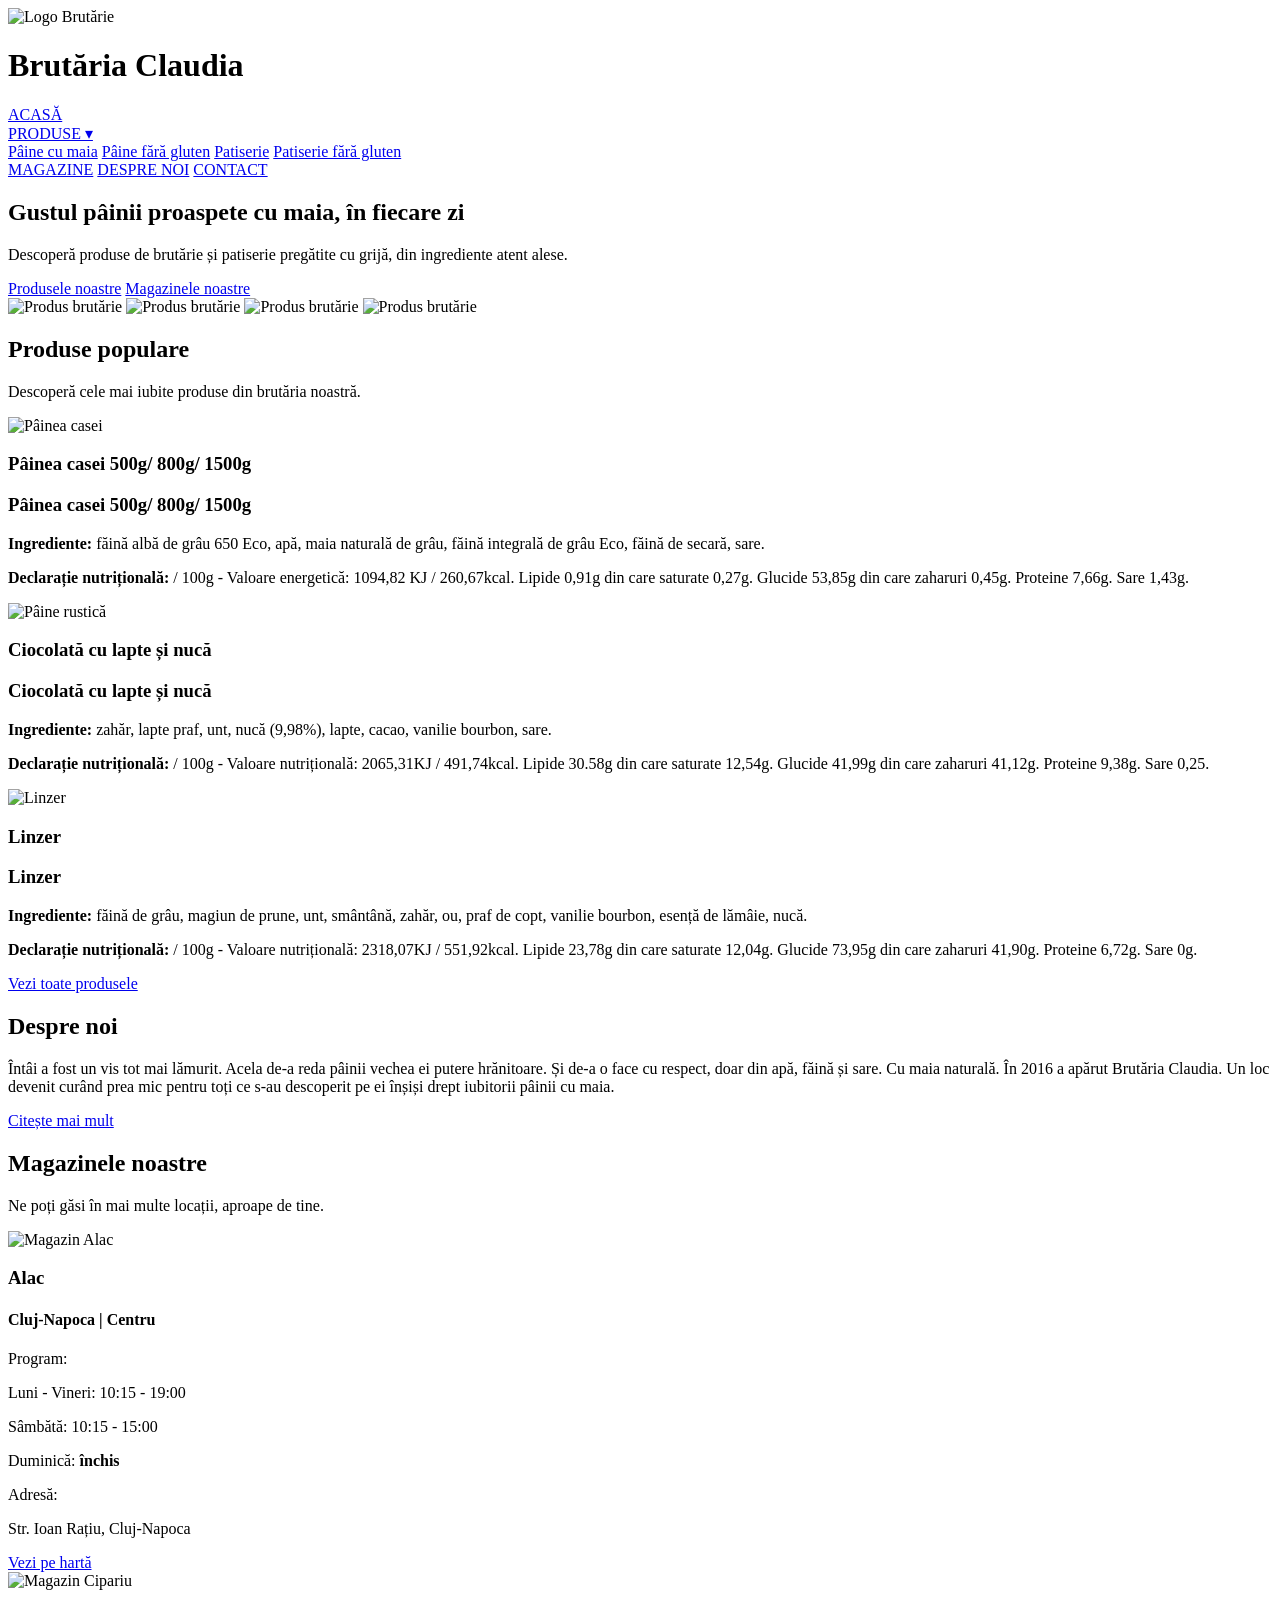
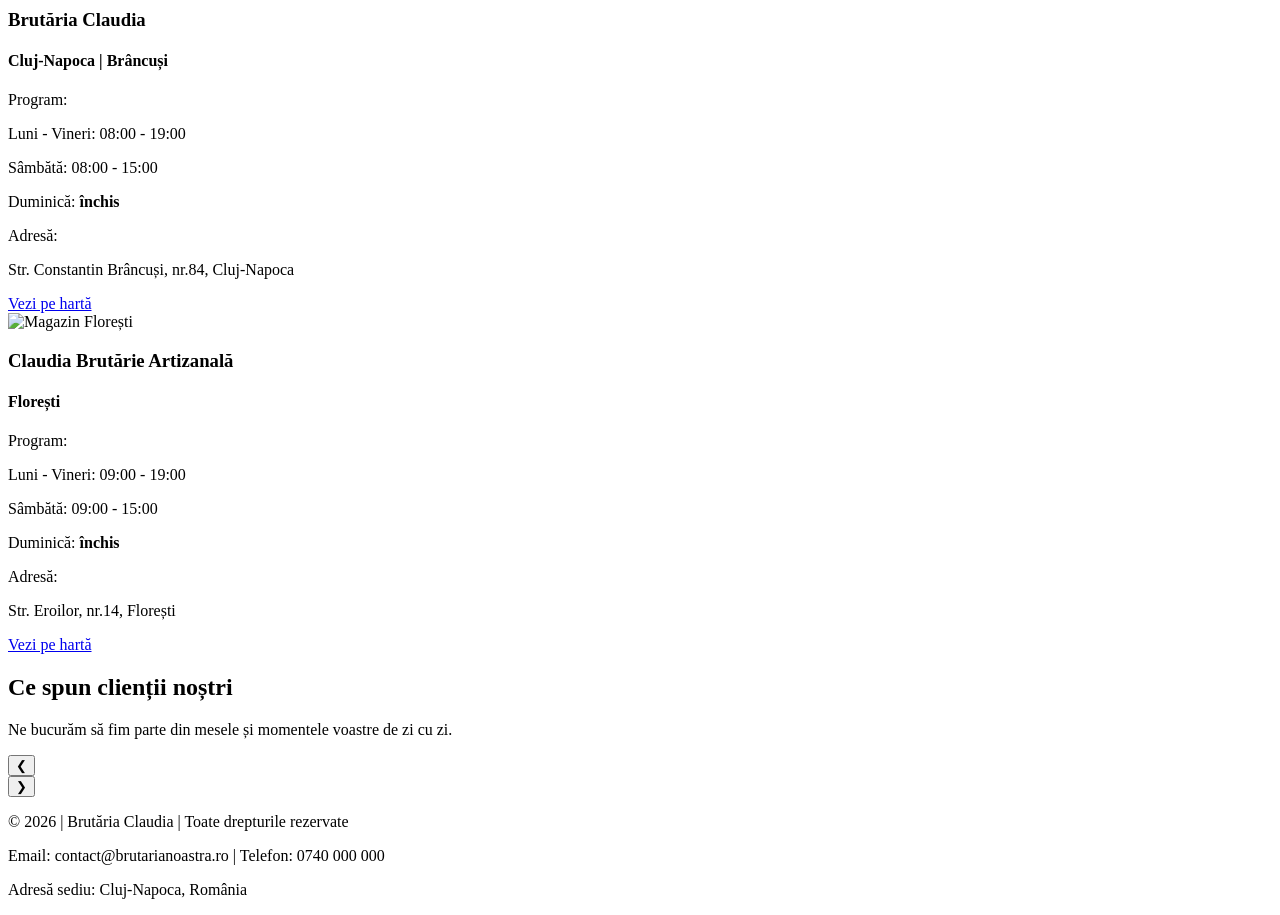
==== index.html @ e35e1179 "Add files via upload" ====
<!DOCTYPE html>
<html lang="ro">

<head>
    <meta charset="UTF-8">
    <meta name="viewport" content="width=device-width, initial-scale=1.0">
    <title>Brutăria Claudia</title>

    <link rel="preconnect" href="https://fonts.googleapis.com">
    <link rel="preconnect" href="https://fonts.gstatic.com" crossorigin>
    <link href="https://fonts.googleapis.com/css2?family=Dancing+Script:wght@400;500;600;700&display=swap"
        rel="stylesheet">

    <link rel="stylesheet" href="styleMainPage.css">
    <link rel="stylesheet" href="header.css">
    <link rel="stylesheet" href="footer.css">
    <link rel="stylesheet" href="base.css">
    <link rel="stylesheet" href="generalButton.css">
    <link rel="stylesheet" href="cardProduct.css">
    <link rel="stylesheet" href="styleStoreCard.css">
    <link rel="stylesheet" href="review.css">
    <link rel="stylesheet" href="photoStack.css">
    <link rel="stylesheet" href="desprenoi.css">

</head>

<body>

    <div class="header">
        <div class="logo">
            <img src="logomic.jpg" alt="Logo Brutărie">
            <h1>Brutăria Claudia</h1>
        </div>

        <div class="nav-links">
            <a href="index.html">ACASĂ</a>

            <div class="dropdown">
                <a href="products.html" class="dropbtn">PRODUSE ▾</a>

                <div class="dropdown-content">
                    <a href="products.html#paine-maia">Pâine cu maia</a>
                    <a href="products.html#paine-fara-gluten">Pâine fără gluten</a>
                    <a href="products.html#patiserie">Patiserie</a>
                    <a href="products.html#patiserie-fara-gluten">Patiserie fără gluten</a>
                </div>
            </div>

            <a href="#magazine">MAGAZINE</a>
            <a href="desprenoi.html">DESPRE NOI</a>
            <a href="contact.html">CONTACT</a>
        </div>
    </div>

    <section class="hero">
        <div class="hero-text">
            <h2>Gustul pâinii proaspete cu maia, în fiecare zi</h2>
            <p>Descoperă produse de brutărie și patiserie pregătite cu grijă, din ingrediente atent alese.</p>

            <div class="hero-buttons">
                <a href="products.html" class="general-button">Produsele noastre</a>
                <a href="#magazine" class="general-button">Magazinele noastre</a>
            </div>
        </div>

        <div class="photo-stack">
            <img src="imagine1.png" class="stack-photo" alt="Produs brutărie">
            <img src="imagine2.png" class="stack-photo" alt="Produs brutărie">
            <img src="imagine3.png" class="stack-photo" alt="Produs brutărie">
            <img src="imagine4.png" class="stack-photo" alt="Produs brutărie">
        </div>  
    </section>

    <section class="products-section">
        <h2>Produse populare</h2>
        <p>Descoperă cele mai iubite produse din brutăria noastră.</p>

        <div class="products-grid">

            <div class="product-card">
                <div class="product-card-inner">
                    <div class="product-card-front">
                        <img src="paineacasei.png" alt="Pâinea casei">
                        <h3>Pâinea casei 500g/ 800g/ 1500g</h3>
                    </div>

                    <div class="product-card-back">
                        <h3 class="titlu">Pâinea casei 500g/ 800g/ 1500g</h3>
                        <p>
                            <b>Ingrediente:</b> făină albă de grâu 650 Eco, apă, maia naturală de grâu,
                            făină integrală de grâu Eco, făină de secară, sare.
                        </p>
                        <p>
                            <b>Declarație nutrițională:</b> / 100g - Valoare energetică:
                            1094,82 KJ / 260,67kcal. Lipide 0,91g din care saturate 0,27g.
                            Glucide 53,85g din care zaharuri 0,45g. Proteine 7,66g. Sare 1,43g.
                        </p>
                    </div>
                </div>
            </div>

            <div class="product-card">
                <div class="product-card-inner">
                    <div class="product-card-front">
                        <img src="ciocolatanuca.png" alt="Pâine rustică">
                        <h3>Ciocolată cu lapte și nucă</h3>
                    </div>
                    <div class="product-card-back">
                        <h3 class="titlu">Ciocolată cu lapte și nucă</h3>
                        <p><b>Ingrediente:</b> zahăr, lapte praf, unt, nucă (9,98%), lapte, cacao, vanilie bourbon,
                            sare.</p>
                        <p><b>Declarație nutrițională:</b> / 100g - Valoare nutrițională: 2065,31KJ / 491,74kcal. Lipide
                            30.58g din care saturate 12,54g. Glucide 41,99g din care zaharuri 41,12g. Proteine 9,38g.
                            Sare 0,25.</p>
                    </div>
                </div>
            </div>

            <div class="product-card">
                <div class="product-card-inner">
                    <div class="product-card-front">
                        <img src="linzer.png" alt="Linzer">
                        <h3>Linzer</h3>
                    </div>

                    <div class="product-card-back">
                        <h3 class="titlu">Linzer</h3>
                        <p>
                            <b>Ingrediente:</b> făină de grâu, magiun de prune, unt, smântână,
                            zahăr, ou, praf de copt, vanilie bourbon, esență de lămâie, nucă.
                        </p>
                        <p>
                            <b>Declarație nutrițională:</b> / 100g - Valoare nutrițională:
                            2318,07KJ / 551,92kcal. Lipide 23,78g din care saturate 12,04g.
                            Glucide 73,95g din care zaharuri 41,90g. Proteine 6,72g. Sare 0g.
                        </p>
                    </div>
                </div>
            </div>

        </div>

        <div class="all-products-button">
            <a href="products.html" class="general-button">Vezi toate produsele</a>
        </div>
    </section>



    <section class="section about-section">
        <div class="about-paper">
            <div class="about-paper-content">
                <h2>Despre noi</h2>
                <p>
                    Întâi a fost un vis tot mai lămurit. Acela de-a reda pâinii vechea ei putere hrănitoare.
                    Și de-a o face cu respect, doar din apă, făină și sare. Cu maia naturală. În 2016 a apărut
                    Brutăria Claudia. Un loc devenit curând prea mic pentru toți ce s-au descoperit pe ei
                    înșiși drept iubitorii pâinii cu maia.
                </p>

                <a href="desprenoi.html" class="general-button">Citește mai mult</a>
            </div>
        </div>
    </section>

    <section class="section" id="magazine">
        <h2>Magazinele noastre</h2>
        <p>Ne poți găsi în mai multe locații, aproape de tine.</p>

        <div class="stores-container">

            <div class="card">
                <img src="alac.jpg" alt="Magazin Alac">

                <div class="card-content">
                    <h3>Alac</h3>
                    <h4>Cluj-Napoca | Centru</h4>

                    <div class="store-info">
                        <p class="store-label">Program:</p>
                        <p>Luni - Vineri: 10:15 - 19:00</p>
                        <p>Sâmbătă: 10:15 - 15:00</p>
                        <p>Duminică: <b>închis</b></p>
                    </div>

                    <div class="store-info">
                        <p class="store-label">Adresă:</p>
                        <p>Str. Ioan Rațiu, Cluj-Napoca</p>
                    </div>

                    <a href="https://maps.app.goo.gl/24wig7q5QLeHc96m7" target="_blank" class="general-button">
                        Vezi pe hartă
                    </a>
                </div>
            </div>

            <div class="card">
                <img src="cipariu.jpg" alt="Magazin Cipariu">

                <div class="card-content">
                    <h3>Brutăria Claudia</h3>
                    <h4>Cluj-Napoca | Brâncuși</h4>

                    <div class="store-info">
                        <p class="store-label">Program:</p>
                        <p>Luni - Vineri: 08:00 - 19:00</p>
                        <p>Sâmbătă: 08:00 - 15:00</p>
                        <p>Duminică: <b>închis</b></p>
                    </div>

                    <div class="store-info">
                        <p class="store-label">Adresă:</p>
                        <p>Str. Constantin Brâncuși, nr.84, Cluj-Napoca</p>
                    </div>

                    <a href="https://maps.app.goo.gl/44AQgXcACfryTV2BA" target="_blank" class="general-button">
                        Vezi pe hartă
                    </a>
                </div>
            </div>

            <div class="card">
                <img src="floresti.png" alt="Magazin Florești">

                <div class="card-content">
                    <h3>Claudia Brutărie Artizanală</h3>
                    <h4>Florești</h4>

                    <div class="store-info">
                        <p class="store-label">Program:</p>
                        <p>Luni - Vineri: 09:00 - 19:00</p>
                        <p>Sâmbătă: 09:00 - 15:00</p>
                        <p>Duminică: <b>închis</b></p>
                    </div>

                    <div class="store-info">
                        <p class="store-label">Adresă:</p>
                        <p>Str. Eroilor, nr.14, Florești</p>
                    </div>

                    <a href="https://maps.app.goo.gl/Q2WSrQWiypg644St7" target="_blank" class="general-button">
                        Vezi pe hartă
                    </a>
                </div>
            </div>

        </div>
    </section>

    <section class="reviews-section">
        <h2>Ce spun clienții noștri</h2>
        <p>Ne bucurăm să fim parte din mesele și momentele voastre de zi cu zi.</p>

        <div class="reviews-carousel">
            <button class="review-arrow left-arrow" onclick="prevReview()">&#10094;</button>

            <div class="reviews-stage" id="reviews-stage"></div>

            <button class="review-arrow right-arrow" onclick="nextReview()">&#10095;</button>
        </div>
    </section>

    <div class="footer">
        <p>© 2026 | Brutăria Claudia | Toate drepturile rezervate</p>
        <p>Email: contact@brutarianoastra.ro | Telefon: 0740 000 000</p>
        <p>Adresă sediu: Cluj-Napoca, România</p>
    </div>

    <script src="rotateCard.js"></script>

    <script src="review.js"></script>
    
    <script src="slideshow.js"></script>

</body>

</html>
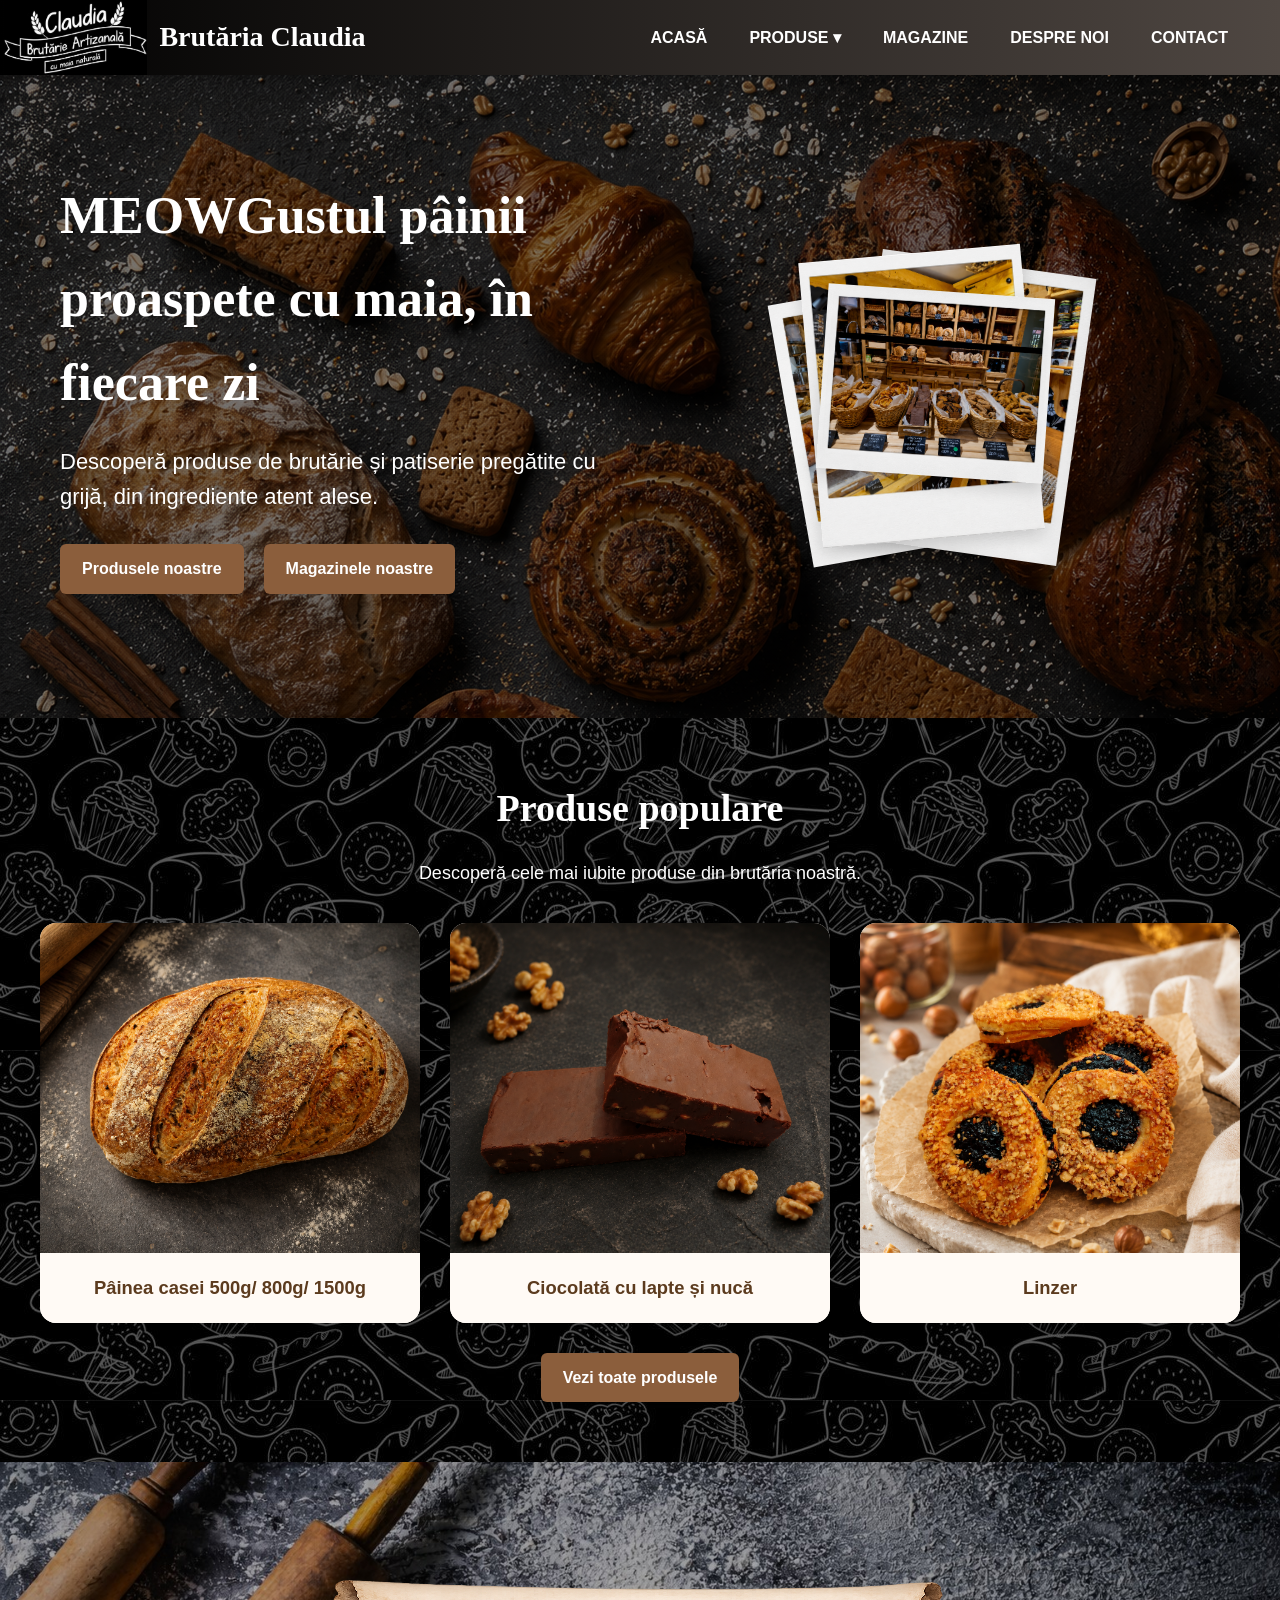
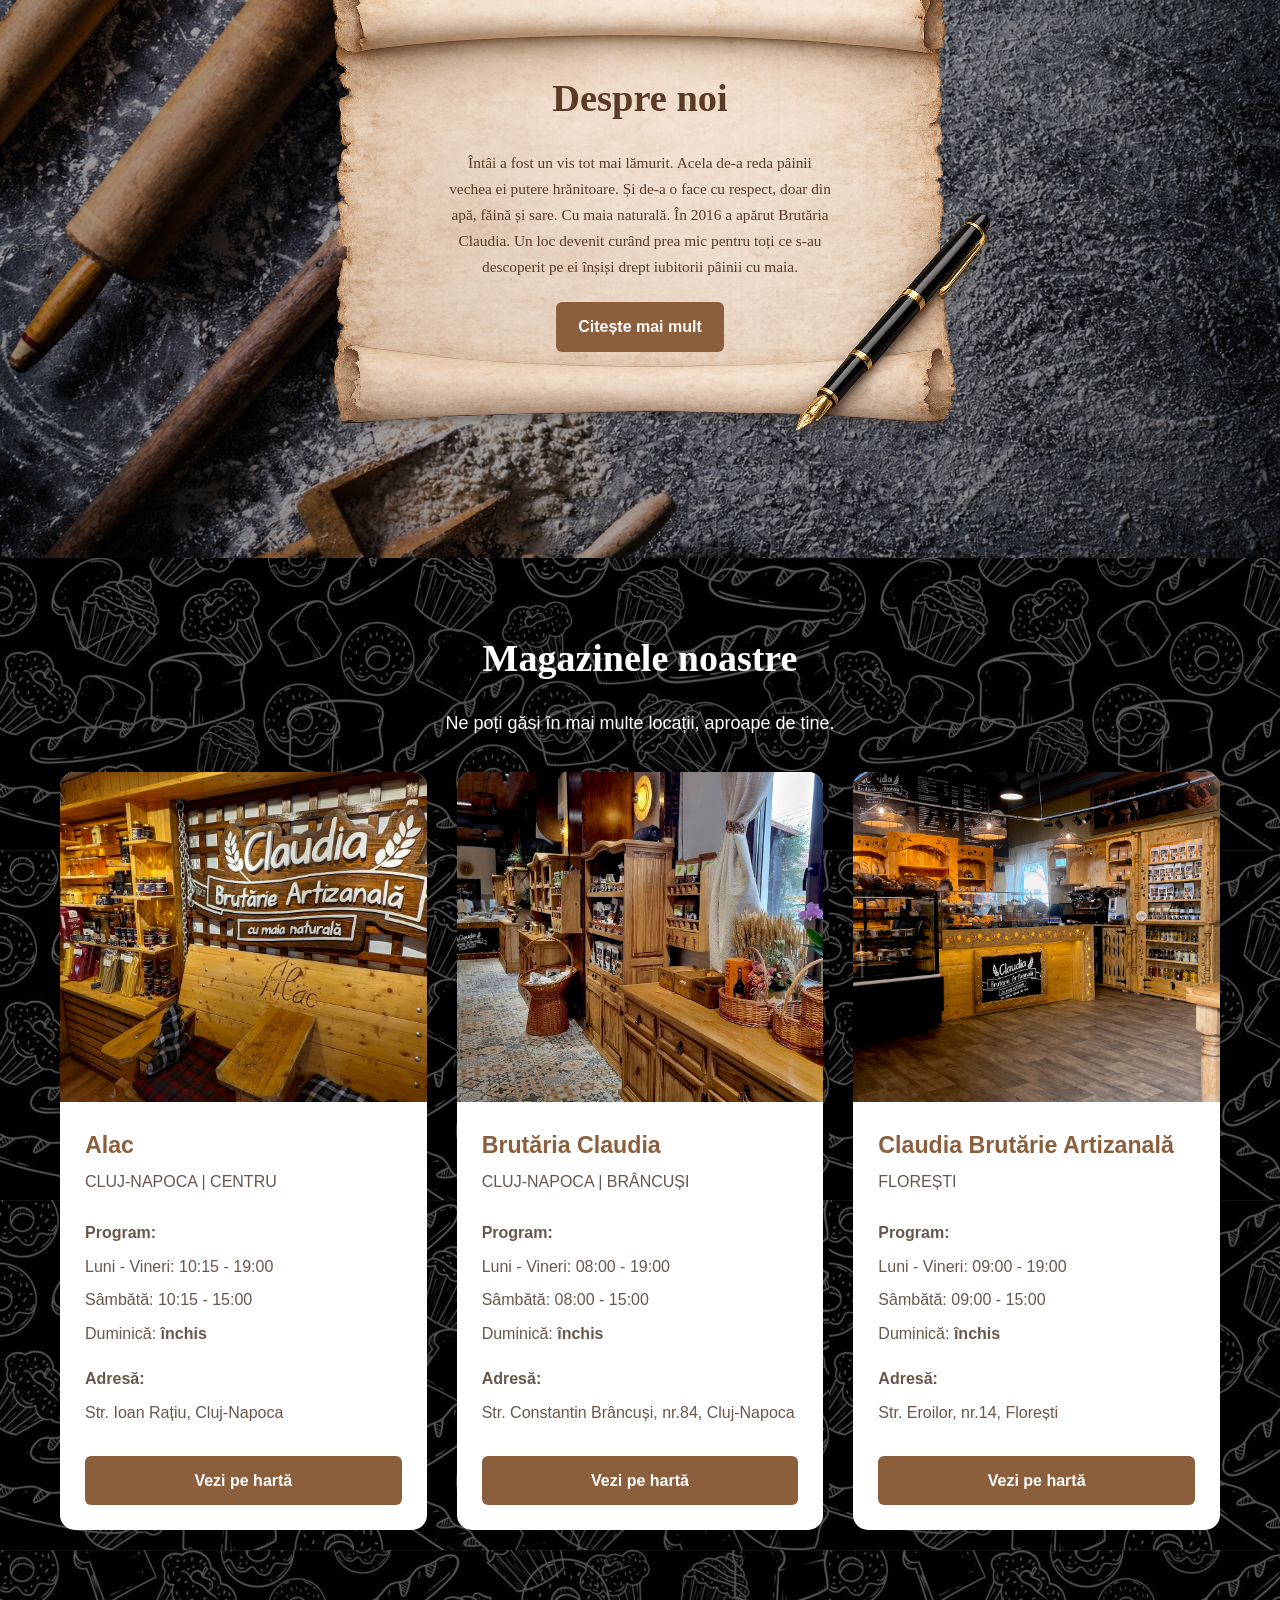
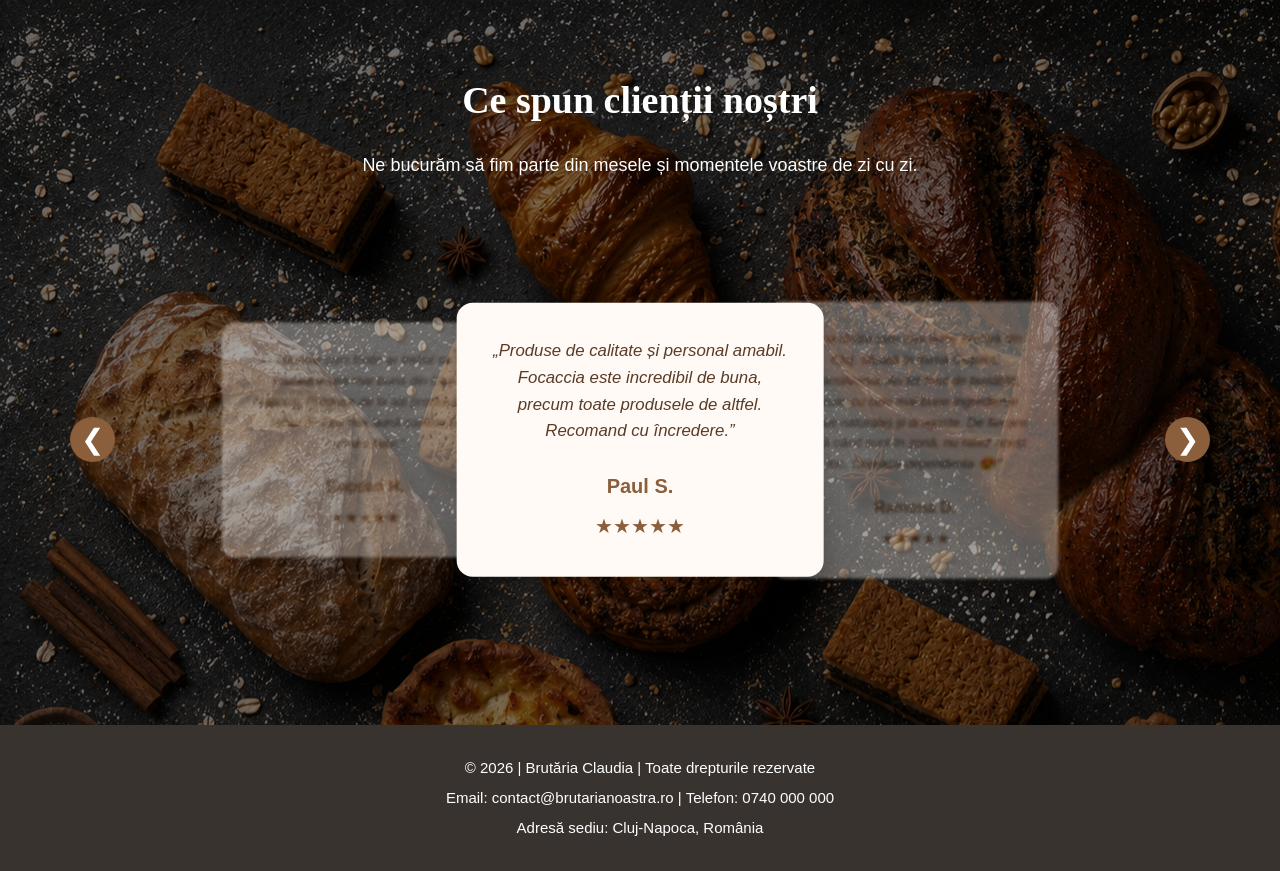
==== commit 6f1fa1c4: "Update" ====
--- a/index.html
+++ b/index.html
@@ -54,7 +54,7 @@
 
     <section class="hero">
         <div class="hero-text">
-            <h2>Gustul pâinii proaspete cu maia, în fiecare zi</h2>
+            <h2>MEOWGustul pâinii proaspete cu maia, în fiecare zi</h2>
             <p>Descoperă produse de brutărie și patiserie pregătite cu grijă, din ingrediente atent alese.</p>
 
             <div class="hero-buttons">
--- a/styleMainPage.css
+++ b/styleMainPage.css
@@ -0,0 +1,636 @@
+.hero {
+    display: flex;
+    justify-content: space-between;
+    align-items: center;
+    padding: 60px 60px 60px 60px;
+    background-image: url('fundalproduse.png');
+    /*background-image: linear-gradient(to bottom right,#4f4742, #ffffff );*/
+    min-height: 668px;
+}
+
+.hero-text {
+    max-width: 50%;
+}
+
+.hero-buttons {
+    display: flex;
+    gap: 20px;
+}
+
+.hero-text h2 {
+    font-size: 52px;
+    margin-bottom: 20px;
+    font-family: Georgia, serif;
+    color: #ffffff;
+}
+
+.hero-text p {
+    font-size: 22px;
+    margin-bottom: 30px;
+    color: #ffffff;
+}
+
+.hero img {
+    width: 40%;
+    max-width: 500px;
+    border-radius: 0;
+    box-shadow: 0 6px 18px rgba(0, 0, 0, 0.18);
+}
+
+
+.section {
+    padding: 70px 60px;
+    text-align: center;
+}
+
+
+.section h2 {
+    font-size: 38px;
+    margin-bottom: 20px;
+    color: #ffff;
+    font-family: Georgia, serif;
+}
+
+.section p {
+    font-size: 18px;
+    margin-bottom: 35px;
+}
+
+.products-container {
+    display: flex;
+    justify-content: center;
+    gap: 30px;
+    flex-wrap: wrap;
+}
+
+.about-section {
+    background-image: url('flourr.jpg');
+    background-size: cover;
+    background-position: center;
+    padding: 90px 60px;
+    display: flex;
+    justify-content: center;
+    align-items: center;
+}
+
+.about-paper {
+    width: 70%;
+    max-width: 950px;
+    background-image: url('pergament.png');
+    background-size: contain;
+    background-repeat: no-repeat;
+    background-position: 47% center;
+    display: flex;
+    justify-content: center;
+    align-items: center;
+    padding: 10% 12%;
+}
+
+.about-paper-content {
+    width: 70%;
+    text-align: center;
+    color: #5a3b27;
+}
+
+.about-paper-content h2 {
+    font-size: clamp(28px, 3vw, 42px);
+    margin-bottom: 20px;
+    font-family: Georgia, serif;
+    color: #5a3b27;
+}
+
+.about-paper-content p {
+    font-size: clamp(16px, 1.4vw, 24px);
+    line-height: 1.7;
+    font-family: "Dancing Script", cursive;
+    color: #5a3b27;
+    margin-bottom: 25px;
+}
+
+.all-products-button {
+    margin-top: 30px;
+}
+
+/*@media (max-width: 900px) {
+    .hero {
+        flex-direction: column;
+        text-align: center;
+        padding: 50px 30px;
+    }
+
+    .hero-text {
+        max-width: 100%;
+        margin-bottom: 30px;
+    }
+
+    .hero img {
+        width: 90%;
+    }
+
+    .header {
+        flex-direction: column;
+        height: auto;
+        padding: 15px 20px;
+    }
+
+    .nav-links {
+        margin-top: 10px;
+        flex-wrap: wrap;
+        justify-content: center;
+    }
+
+    body {
+        padding-top: 130px;
+    }
+}*/
+
+.products-section {
+    padding: 60px 20px;
+    text-align: center;
+}
+
+.products-section h2 {
+    font-size: 38px;
+    margin-bottom: 20px;
+    color: #ffff;
+    font-family: Georgia, serif;
+}
+
+.products-section p {
+    font-size: 18px;
+    margin-bottom: 35px;
+}
+
+
+/* tablet */
+@media (max-width: 992px) {
+    .products-grid {
+        grid-template-columns: repeat(2, 1fr);
+    }
+}
+
+/* telefon */
+@media (max-width: 600px) {
+    .products-grid {
+        grid-template-columns: 1fr;
+    }
+}
+
+/*review*/
+.reviews-section {
+    padding: 70px 60px;
+    text-align: center;
+    background-image: url('fundalproduse.png');
+}
+
+.reviews-section h2 {
+    font-size: 38px;
+    margin-bottom: 20px;
+    color: #ffffff;
+    font-family: Georgia, serif;
+}
+
+.reviews-section > p {
+    font-size: 18px;
+    margin-bottom: 45px;
+    color: #ffffff;
+}
+
+.reviews-carousel {
+    max-width: 1200px;
+    margin: 0 auto;
+    position: relative;
+
+    display: flex;
+    align-items: center;
+    justify-content: center;
+}
+
+.reviews-wrapper {
+    width: 100%;
+    display: grid;
+    grid-template-columns: 0.8fr 1.3fr 0.8fr;
+    gap: 30px;
+    align-items: center;
+}
+
+.review-card {
+    background-color: #fffaf5;
+    border-radius: 16px;
+    padding: 35px 30px;
+    box-shadow: 0 6px 18px rgba(0, 0, 0, 0.12);
+    min-height: 230px;
+
+    display: flex;
+    flex-direction: column;
+    justify-content: center;
+
+    transition: transform 0.3s ease, opacity 0.3s ease, filter 0.3s ease;
+}
+
+.active-review {
+    transform: scale(1);
+    opacity: 1;
+    filter: none;
+}
+
+.side-review {
+    transform: scale(0.88);
+    opacity: 0.35;
+    filter: blur(1.5px);
+}
+
+.review-text {
+    font-size: 1.15rem;
+    line-height: 1.6;
+    color: #5a3b27;
+    margin-bottom: 25px;
+    font-style: italic;
+}
+
+.review-name {
+    color: #8b5e3c;
+    font-size: 1.25rem;
+    margin-bottom: 8px;
+}
+
+.review-stars {
+    color: #8b5e3c;
+    font-size: 1.2rem;
+    margin: 0;
+}
+
+.review-arrow {
+    position: absolute;
+    z-index: 2;
+
+    width: 45px;
+    height: 45px;
+    border-radius: 50%;
+    border: none;
+
+    background-color: #8b5e3c;
+    color: white;
+    font-size: 28px;
+    cursor: pointer;
+
+    display: flex;
+    align-items: center;
+    justify-content: center;
+
+    transition: background-color 0.3s ease, transform 0.3s ease;
+}
+
+.review-arrow:hover {
+    background-color: #6f492d;
+    transform: translateY(-3px);
+}
+
+.left-arrow {
+    left: -20px;
+}
+
+.right-arrow {
+    right: -20px;
+}
+
+/* tablet */
+@media (max-width: 992px) {
+    .reviews-wrapper {
+        grid-template-columns: 1fr;
+    }
+
+    .side-review {
+        display: none;
+    }
+
+    .left-arrow {
+        left: 10px;
+    }
+
+    .right-arrow {
+        right: 10px;
+    }
+}
+
+/* telefon */
+@media (max-width: 600px) {
+    .reviews-section {
+        padding: 60px 20px;
+    }
+
+    .review-card {
+        padding: 30px 20px;
+    }
+
+    .review-text {
+        font-size: 1rem;
+    }
+}
+
+/* ========================= */
+/* RESPONSIVE MAINPAGE */
+/* ========================= */
+
+* {
+    box-sizing: border-box;
+}
+
+html,
+body {
+    max-width: 100%;
+    overflow-x: hidden;
+}
+
+img {
+    max-width: 100%;
+    height: auto;
+}
+
+/* TABLET */
+@media (max-width: 992px) {
+
+    .hero {
+        flex-direction: column;
+        justify-content: center;
+        text-align: center;
+        padding: 60px 35px;
+        min-height: auto;
+        gap: 45px;
+    }
+
+    .hero-text {
+        max-width: 100%;
+    }
+
+    .hero-text h2 {
+        font-size: 42px;
+    }
+
+    .hero-text p {
+        font-size: 20px;
+    }
+
+    .hero-buttons {
+        justify-content: center;
+        flex-wrap: wrap;
+    }
+
+    .photo-stack {
+        width: 100%;
+        max-width: 420px;
+        margin: 0 auto;
+    }
+
+    .section {
+        padding: 60px 35px;
+    }
+
+    .about-section {
+        padding: 70px 30px;
+    }
+
+    .about-paper {
+        width: 100%;
+        max-width: 760px;
+        padding: 12% 14%;
+        background-size: contain;
+        background-position: center;
+    }
+
+    .about-paper-content {
+        width: 80%;
+    }
+
+    .reviews-section {
+        padding: 60px 35px;
+    }
+}
+
+/* TELEFON */
+@media (max-width: 600px) {
+
+    body {
+        overflow-x: hidden;
+    }
+
+    .hero {
+        flex-direction: column;
+        padding: 45px 20px 55px 20px;
+        min-height: auto;
+        text-align: center;
+        gap: 35px;
+        background-size: cover;
+        background-position: center;
+    }
+
+    .hero-text {
+        max-width: 100%;
+    }
+
+    .hero-text h2 {
+        font-size: 32px;
+        line-height: 1.2;
+        margin-bottom: 16px;
+    }
+
+    .hero-text p {
+        font-size: 17px;
+        line-height: 1.5;
+        margin-bottom: 24px;
+    }
+
+    .hero-buttons {
+        flex-direction: column;
+        align-items: center;
+        gap: 14px;
+    }
+
+    .hero-buttons .general-button {
+        width: 100%;
+        max-width: 280px;
+        text-align: center;
+    }
+
+    .photo-stack {
+        width: 100%;
+        max-width: 300px;
+        height: 300px;
+        margin: 0 auto;
+    }
+
+    .stack-photo {
+        max-width: 230px;
+    }
+
+    .products-section {
+        padding: 50px 18px;
+    }
+
+    .products-section h2,
+    .section h2,
+    .reviews-section h2 {
+        font-size: 30px;
+        line-height: 1.2;
+    }
+
+    .products-section p,
+    .section p,
+    .reviews-section > p {
+        font-size: 16px;
+        line-height: 1.5;
+    }
+
+    .products-grid {
+        grid-template-columns: 1fr;
+        gap: 25px;
+        max-width: 360px;
+        margin: 0 auto;
+    }
+
+    .product-card {
+        height: 430px;
+    }
+
+    .product-card-front img {
+        height: 300px;
+    }
+
+    .product-card-front h3 {
+        height: 130px;
+        font-size: 1.05rem;
+        padding: 12px;
+    }
+
+    .product-card-back {
+        padding: 18px;
+        justify-content: flex-start;
+        overflow-y: auto;
+    }
+
+    .product-card-back h3 {
+        font-size: 1.1rem;
+        margin-bottom: 10px;
+    }
+
+    .product-card-back p {
+        font-size: 0.9rem;
+        line-height: 1.45;
+    }
+
+    .section {
+        padding: 50px 18px;
+    }
+
+    .about-section {
+        padding: 55px 12px;
+        background-position: center;
+    }
+
+    .about-paper {
+        width: 100%;
+        max-width: 380px;
+        min-height: 520px;
+        padding: 90px 38px;
+        background-size: 100% 100%;
+        background-position: center;
+    }
+
+    .about-paper-content {
+        width: 100%;
+    }
+
+    .about-paper-content h2 {
+        font-size: 28px;
+        margin-bottom: 14px;
+    }
+
+    .about-paper-content p {
+        font-size: 18px;
+        line-height: 1.35;
+        margin-bottom: 18px;
+    }
+
+    .about-paper-content .general-button {
+        font-size: 14px;
+        padding: 10px 16px;
+    }
+
+    .stores-container {
+        grid-template-columns: 1fr;
+        gap: 25px;
+        max-width: 360px;
+        margin: 0 auto;
+    }
+
+    .card img {
+        height: 260px;
+    }
+
+    .card-content {
+        padding: 20px;
+    }
+
+    .card-content h3 {
+        font-size: 1.25rem;
+    }
+
+    .card-content h4 {
+        font-size: 0.9rem;
+        margin-bottom: 18px;
+    }
+
+    .card-content p {
+        font-size: 15px;
+    }
+
+    .reviews-section {
+        padding: 50px 18px;
+    }
+
+    .reviews-carousel {
+        max-width: 100%;
+    }
+
+    .reviews-wrapper {
+        grid-template-columns: 1fr;
+        gap: 0;
+    }
+
+    .side-review {
+        display: none;
+    }
+
+    .review-card {
+        min-height: auto;
+        padding: 28px 22px;
+        margin: 0 35px;
+    }
+
+    .review-text {
+        font-size: 0.95rem;
+        line-height: 1.5;
+    }
+
+    .review-name {
+        font-size: 1.1rem;
+    }
+
+    .review-arrow {
+        width: 36px;
+        height: 36px;
+        font-size: 22px;
+    }
+
+    .left-arrow {
+        left: 0;
+    }
+
+    .right-arrow {
+        right: 0;
+    }
+
+    .all-products-button {
+        margin-top: 25px;
+    }
+}
--- a/header.css
+++ b/header.css
@@ -0,0 +1,107 @@
+        .header {
+            background-image: linear-gradient(to right, #000, #4f4742);
+            color: white;
+            position: fixed;
+            top: 0;
+            width: 100%;
+            height: 75px;
+            display: flex;
+            justify-content: space-between;
+            align-items: center;
+            padding-left: 4px;
+            padding-right: 40px;
+            z-index: 1000;
+            box-shadow: 0 3px 8px rgba(0, 0, 0, 0.15);
+        }
+
+        .logo {
+            display: flex;
+            align-items: center;
+            gap: 12px;
+            height: 100%;
+        }
+
+        .logo img {
+            height: 100%;
+            width: auto;
+            object-fit: contain;
+        }
+
+        .logo h1 {
+            font-size: 28px;
+            font-family: Georgia, serif;
+        }
+
+        .nav-links {
+            display: flex;
+            align-items: center;
+            gap: 18px;
+        }
+
+        .nav-links a {
+            text-decoration: none;
+            color: white;
+            font-weight: bold;
+            padding: 8px 12px;
+            border-radius: 6px;
+            transition: background-color 0.3s ease;
+        }
+
+        .nav-links a:hover {
+            background-color: rgba(255, 255, 255, 0.2);
+        }
+
+        /*dropdown*/
+        .dropdown {
+    position: relative;
+    display: inline-block;
+}
+
+.dropbtn {
+    cursor: pointer;
+}
+
+.dropdown-content {
+    display: none;
+    position: absolute;
+    top: 100%;
+    left: 0;
+
+    background-color: #4f4742;
+    min-width: 230px;
+
+    border-radius: 0 0 10px 10px;
+    overflow: hidden;
+
+    box-shadow: 0 6px 14px rgba(0, 0, 0, 0.25);
+    z-index: 2000;
+}
+
+.dropdown-content a {
+    display: block;
+    padding: 12px 16px;
+
+    color: white;
+    text-decoration: none;
+    font-size: 14px;
+    font-weight: bold;
+
+    border-radius: 0;
+    white-space: nowrap;
+}
+
+.dropdown-content a:hover {
+    background-color: rgba(255, 255, 255, 0.18);
+}
+
+.dropdown:hover .dropdown-content {
+    display: block;
+}
+
+html {
+    scroll-behavior: smooth;
+}
+
+.products-section h2 {
+    scroll-margin-top: 100px;
+}
--- a/footer.css
+++ b/footer.css
@@ -0,0 +1,13 @@
+.footer {
+    background-color: #393330;
+    color: white;
+    text-align: center;
+    padding: 25px;
+    margin-top: 0;
+    width: 100%;
+}
+
+.footer p {
+    margin: 6px 0;
+    font-size: 15px;
+}
--- a/base.css
+++ b/base.css
@@ -0,0 +1,28 @@
+* {
+            margin: 0;
+            padding: 0;
+            box-sizing: border-box;
+        }
+
+        body {
+            padding-top: 50px;
+            
+            font-family: Arial, sans-serif;
+            background-image: url('bw1.jpg');
+            color: #ffffff;
+            line-height: 1.6;
+        }
+
+       /* body {
+            margin: 0;
+            padding: 0;
+            background-image: url('bw1.jpg');
+            color: #333;
+            line-height: 1;
+            padding-top: 100px;
+            align-items: center;
+            justify-content: center;
+            display: flex;
+            flex-direction: column;
+            min-height: 100vh;
+        }*/
--- a/generalButton.css
+++ b/generalButton.css
@@ -0,0 +1,17 @@
+.general-button {
+    display: inline-block;
+    text-decoration: none;
+    background-color: #8b5e3c;
+    color: white;
+    padding: 12px 22px;
+    border-radius: 6px;
+    font-weight: bold;
+    font-family: Arial, sans-serif;
+
+    transition: background-color 0.3s ease, transform 0.3s ease;
+}
+
+.general-button:hover {
+    background-color: #6f492d;
+    transform: translateY(-4px);
+}
--- a/cardProduct.css
+++ b/cardProduct.css
@@ -0,0 +1,153 @@
+.products-grid {
+    display: grid;
+    grid-template-columns: repeat(3, 1fr);
+    gap: 30px;
+    max-width: 1200px;
+    margin: 0 auto;
+}
+
+.product-card {
+    background-color: transparent;
+    width: 100%;
+    height: 400px;
+    perspective: 1000px;
+
+    transition: transform 0.3s ease;
+}
+
+.product-card:hover {
+    transform: translateY(-8px);
+}
+
+.product-card:hover .product-card-front,
+.product-card:hover .product-card-back {
+    box-shadow: 0 12px 25px rgba(0, 0, 0, 0.18);
+}
+
+.product-card-inner {
+    position: relative;
+    width: 100%;
+    height: 100%;
+    transition: transform 0.8s;
+    transform-style: preserve-3d;
+}
+
+.product-card.flipped .product-card-inner {
+    transform: rotateY(180deg);
+}
+
+.product-card-front,
+.product-card-back {
+    position: absolute;
+    width: 100%;
+    height: 100%;
+    border-radius: 16px;
+    overflow: hidden;
+    -webkit-backface-visibility: hidden;
+    backface-visibility: hidden;
+    box-shadow: 0 6px 18px rgba(0, 0, 0, 0.12);
+}
+
+.product-card-front {
+    background-color: #fffaf5;
+    display: flex;
+    flex-direction: column;
+}
+
+.product-card-front img {
+    width: 100%;
+    height: 330px;
+    object-fit: cover;
+    display: block;
+}
+
+.product-card-front h3 {
+    height: 100px;
+    margin: 0;
+    padding: 10px 15px;
+
+    display: flex;
+    align-items: center;
+    justify-content: center;
+
+    text-align: center;
+    font-size: 1.15rem;
+    line-height: 1.25;
+    color: #5c3b1e;
+    background-color: #fffaf5;
+    box-sizing: border-box;
+}
+
+.product-card-back {
+    background-color: #f3e2cf;
+    color: #4a2c17;
+    transform: rotateY(180deg);
+
+    display: flex;
+    flex-direction: column;
+    justify-content: center;
+    align-items: flex-start;
+
+    text-align: left;
+    padding: 25px;
+    box-sizing: border-box;
+}
+
+.product-card-back h3 {
+    margin: 0 0 15px 0;
+    font-size: 1.3rem;
+    width: 100%;
+}
+
+.product-card-back p {
+    font-size: 1rem;
+    line-height: 1.6;
+    margin: 0;
+    width: 100%;
+}
+
+.titlu {
+    font-size: 24px;
+    font-weight: bold;
+    text-align: center;
+
+    display: flex;
+    align-items: center;
+    justify-content: center;
+}
+
+/* tablet */
+@media (max-width: 992px) {
+    .products-grid {
+        grid-template-columns: repeat(2, 1fr);
+        padding: 0 20px;
+    }
+}
+
+/* telefon */
+@media (max-width: 600px) {
+    .products-grid {
+        grid-template-columns: 1fr;
+        padding: 0;
+        max-width: 360px;
+    }
+
+    .product-card {
+        height: 430px;
+    }
+
+    .product-card-front img {
+        height: 300px;
+    }
+
+    .product-card-back {
+        padding: 18px;
+        overflow-y: auto;
+        justify-content: flex-start;
+    }
+
+    .product-card-back p {
+        font-size: 0.9rem;
+        line-height: 1.45;
+    }
+}
--- a/styleStoreCard.css
+++ b/styleStoreCard.css
@@ -0,0 +1,108 @@
+.stores-container {
+    display: grid;
+    grid-template-columns: repeat(3, 1fr);
+    gap: 30px;
+    max-width: 1200px;
+    margin: 0 auto;
+}
+
+.card {
+    background-color: white;
+    width: 100%;
+    border-radius: 15px;
+    overflow: hidden;
+    box-shadow: 0 4px 14px rgba(0, 0, 0, 0.1);
+    transition: transform 0.3s ease;
+}
+
+.card:hover {
+    transform: translateY(-6px);
+}
+
+.card img {
+    width: 100%;
+    height: 330px;
+    object-fit: cover;
+    display: block;
+}
+
+.card-content {
+    padding: 25px;
+    text-align: left;
+}
+
+.card-content h3 {
+    margin-bottom: 5px;
+    color: #8b5e3c;
+    font-size: 1.45rem;
+}
+
+.card-content h4 {
+    margin: 0 0 25px 0;
+    color: #6a5648;
+    font-size: 1rem;
+    font-weight: normal;
+    text-transform: uppercase;
+}
+
+.card-content p {
+    font-size: 16px;
+    margin-bottom: 8px;
+    color: #6a5648;
+}
+
+.store-info {
+    margin-bottom: 20px;
+}
+
+.store-label {
+    font-weight: bold;
+    color: #4a2c17;
+    margin-bottom: 5px;
+}
+
+.card-content .general-button {
+    margin-top: 10px;
+    width: 100%;
+    text-align: center;
+    box-sizing: border-box;
+}
+
+/* tablet */
+/* tablet */
+@media (max-width: 992px) {
+    .stores-container {
+        grid-template-columns: repeat(2, 1fr);
+        padding: 0 20px;
+    }
+}
+
+/* telefon */
+@media (max-width: 600px) {
+    .stores-container {
+        grid-template-columns: 1fr;
+        padding: 0;
+        max-width: 360px;
+    }
+
+    .card img {
+        height: 260px;
+    }
+
+    .card-content {
+        padding: 20px;
+    }
+
+    .card-content h3 {
+        font-size: 1.25rem;
+    }
+
+    .card-content h4 {
+        font-size: 0.9rem;
+        margin-bottom: 18px;
+    }
+
+    .card-content p {
+        font-size: 15px;
+    }
+}
--- a/review.css
+++ b/review.css
@@ -0,0 +1,197 @@
+.reviews-section {
+    padding: 70px 60px;
+    text-align: center;
+}
+
+.reviews-section h2 {
+    font-size: 38px;
+    margin-bottom: 20px;
+    color: #ffffff;
+    font-family: Georgia, serif;
+}
+
+.reviews-section > p {
+    font-size: 18px;
+    margin-bottom: 45px;
+    color: #ffffff;
+}
+
+.reviews-carousel {
+    max-width: 1200px;
+    height: 430px;
+    margin: 0 auto;
+    position: relative;
+
+    display: flex;
+    align-items: center;
+    justify-content: center;
+}
+
+.reviews-stage {
+    width: 100%;
+    height: 100%;
+    position: relative;
+    overflow: hidden;
+}
+
+.review-card {
+    position: absolute;
+    top: 50%;
+    left: 50%;
+
+    width: calc((100% - 60px) / 3);
+    max-width: 380px;
+
+    background-color: #fffaf5;
+    border-radius: 16px;
+    padding: 35px 35px;
+    box-shadow: 0 6px 18px rgba(0, 0, 0, 0.12);
+
+    display: flex;
+    flex-direction: column;
+    justify-content: center;
+
+    transition:
+        transform 0.65s ease,
+        opacity 0.65s ease,
+        filter 0.65s ease;
+
+    box-sizing: border-box;
+}
+
+.active-review {
+    transform: translate(-50%, -50%) scale(1);
+    opacity: 1;
+    filter: blur(0);
+    z-index: 5;
+}
+
+.prev-review {
+    transform: translate(-125%, -50%) scale(0.78);
+    opacity: 0.35;
+    filter: blur(2px);
+    z-index: 3;
+}
+
+.next-review {
+    transform: translate(25%, -50%) scale(0.78);
+    opacity: 0.35;
+    filter: blur(2px);
+    z-index: 3;
+}
+
+.hidden-review {
+    transform: translate(-50%, -50%) scale(0.55);
+    opacity: 0;
+    filter: blur(4px);
+    z-index: 1;
+    pointer-events: none;
+}
+
+.review-text {
+    font-size: 1.05rem;
+    line-height: 1.6;
+    color: #5a3b27;
+    margin-bottom: 25px;
+    font-style: italic;
+}
+
+.review-name {
+    color: #8b5e3c;
+    font-size: 1.25rem;
+    margin-bottom: 8px;
+}
+
+.review-stars {
+    color: #8b5e3c;
+    font-size: 1.25rem;
+    margin: 0;
+}
+
+.review-arrow {
+    position: absolute;
+    z-index: 10;
+
+    width: 45px;
+    height: 45px;
+    border-radius: 50%;
+    border: none;
+
+    background-color: #8b5e3c;
+    color: white;
+    font-size: 28px;
+    cursor: pointer;
+
+    display: flex;
+    align-items: center;
+    justify-content: center;
+
+    transition: background-color 0.3s ease, transform 0.3s ease;
+}
+
+.review-arrow:hover {
+    background-color: #6f492d;
+    transform: translateY(-3px);
+}
+
+.left-arrow {
+    left: 10px;
+}
+
+.right-arrow {
+    right: 10px;
+}
+
+/* tablet */
+@media (max-width: 992px) {
+    .reviews-carousel {
+        height: 460px;
+    }
+
+    .review-card {
+        width: calc((100% - 30px) / 2);
+        max-width: none;
+    }
+
+    .prev-review {
+        transform: translate(-115%, -50%) scale(0.72);
+    }
+
+    .next-review {
+        transform: translate(15%, -50%) scale(0.72);
+    }
+}
+
+/* telefon */
+@media (max-width: 600px) {
+    .reviews-section {
+        padding: 60px 20px;
+    }
+
+    .reviews-carousel {
+        height: 430px;
+    }
+
+    .review-card {
+        width: 82%;
+        padding: 30px 22px;
+    }
+
+    .prev-review,
+    .next-review {
+        opacity: 0;
+        pointer-events: none;
+    }
+
+    .review-text {
+        font-size: 1rem;
+    }
+
+    .left-arrow {
+        left: 0;
+    }
+
+    .right-arrow {
+        right: 0;
+    }
+}
--- a/photoStack.css
+++ b/photoStack.css
@@ -0,0 +1,51 @@
+.photo-stack {
+    position: relative;
+    width: 49%;
+    max-width: 820px;
+    height: 380px;
+
+    display: flex;
+    align-items: center;
+    justify-content: center;
+}
+
+.stack-photo {
+    position: absolute;
+
+    max-width: 610px;
+    max-height: 490px;
+
+    width: auto;
+    height: auto;
+
+    object-fit: contain;
+    display: block;
+
+    border-radius: 16px;
+    box-shadow: 0 18px 40px rgba(0, 0, 0, 0.38);
+
+    --x: 0px;
+    --y: 0px;
+    --r: 0deg;
+    --s: 1;
+
+    transform: translate(var(--x), var(--y)) rotate(var(--r)) scale(var(--s));
+
+    transition:
+        transform 0.9s ease,
+        box-shadow 0.9s ease;
+
+    opacity: 1;
+}
+
+.stack-photo.lifting {
+    transform: translate(-160px, -60px) rotate(-14deg) scale(1.1);
+    z-index: 100;
+    box-shadow: 0 24px 50px rgba(0, 0, 0, 0.48);
+}
+
+.stack-photo.move-to-top {
+    transform: translate(0px, 0px) rotate(4deg) scale(1.1);
+    z-index: 100;
+    box-shadow: 0 26px 55px rgba(0, 0, 0, 0.52);
+}
--- a/desprenoi.css
+++ b/desprenoi.css
@@ -0,0 +1,289 @@
+
+/* GENERAL */
+
+.small-title {
+    font-family: "Dancing Script", cursive;
+    font-size: 34px;
+    color: #c3b1a4;
+    margin-bottom: 12px;
+    font-weight: 700;
+} 
+
+.small-title {
+    font-size: 50px;
+}
+
+.small-title.center {
+    text-align: center;
+}
+
+.about-story {
+    display: flex;
+    align-items: center;
+    gap: 55px;
+    padding: 90px 60px;
+    background-image: url('fundallight.png');
+}
+
+.section-light {
+    background-color: #f7f0e8;
+}
+
+.section-brown {
+    background: linear-gradient(to right, #3f332d, #5a463b);
+    color: white;
+}
+
+.section-brown .small-title {
+    color: #f1d1a8;
+}
+
+.section-brown .about-text p {
+    color: #f7eee5;
+}
+
+.reverse {
+    flex-direction: row;
+}
+
+.about-text {
+    flex: 1;
+}
+
+.about-text h2 {
+    font-size: 42px;
+    line-height: 1.2;
+    margin-bottom: 25px;
+    color: #ffffff;
+    font-family: Georgia, serif;
+}
+
+.custom {
+    font-size: 25px;
+    color: #ffffff;
+    font-family: "Dancing Script", cursive;
+}
+
+
+.section-brown .about-text h2 {
+    color: white;
+}
+
+.about-image-box {
+    flex: 1;
+}
+
+.about-image-box img {
+    width: 100%;
+    height: 470px;
+    object-fit: cover;
+    display: block;
+    box-shadow: 0 12px 30px rgba(0, 0, 0, 0.22);
+}
+
+/* VALUES */
+
+.values-section {
+    padding: 90px 60px;
+    background-image:
+        linear-gradient(rgba(247, 240, 232, 0.92), rgba(247, 240, 232, 0.92)),
+        url("bej.jpg");
+    background-size: cover;
+    background-position: center;
+    text-align: center;
+}
+
+.values-section h2 {
+    font-size: 44px;
+    font-family: Georgia, serif;
+    color: #3b2c25;
+    margin-bottom: 45px;
+}
+
+.values-grid {
+    max-width: 1200px;
+    margin: 0 auto;
+    display: grid;
+    grid-template-columns: repeat(3, 1fr);
+    gap: 30px;
+}
+
+.value-card {
+    background-color: #fffaf4;
+    padding: 38px 30px;
+    box-shadow: 0 8px 22px rgba(0, 0, 0, 0.13);
+    transition: transform 0.3s ease, box-shadow 0.3s ease;
+}
+
+.value-card:hover {
+    transform: translateY(-8px);
+    box-shadow: 0 14px 30px rgba(0, 0, 0, 0.2);
+}
+
+.value-card h3 {
+    font-size: 27px;
+    color: #4f3326;
+    margin-bottom: 18px;
+    font-family: Georgia, serif;
+}
+
+.value-card p {
+    font-size: 17px;
+    line-height: 1.7;
+    color: #5b514b;
+}
+
+/* QUOTE */
+
+.about-quote {
+    padding: 100px 60px;
+    background-image: url('fundallight.png');
+    background-size: cover;
+    background-position: center;
+    text-align: center;
+}
+
+.quote-box {
+    max-width: 850px;
+    margin: 0 auto;
+    color: white;
+}
+
+.quote-box h2 {
+    font-size: 52px;
+    font-family: Georgia, serif;
+    margin-bottom: 20px;
+}
+
+.quote-box p {
+    font-size: 21px;
+    line-height: 1.6;
+    margin-bottom: 35px;
+}
+
+/*PERGAMENT*/
+/* PERGAMENT */
+
+/* PERGAMENT - ca pe mainpage */
+
+/* PERGAMENT + POZA */
+
+.about-sectionn {
+    background-image: url('fundallight.png');
+    background-size: cover;
+    background-position: center;
+
+    padding: 10px 60px;
+    min-height: 668px;
+
+    display: flex;
+    justify-content: space-between;
+    align-items: center;
+    gap: 45px;
+
+    text-align: center;
+}
+
+.about-paperr {
+    flex: 1.3;
+    width: 100%;
+    max-width: 600px;
+    min-height: 900px;
+
+    background-image: url('scrisorica1.png');
+    background-size: 100% 100%;
+    background-repeat: no-repeat;
+    background-position: center;
+
+    display: flex;
+    justify-content: center;
+    align-items: center;
+
+    padding: 140px 70px 150px;
+    box-sizing: border-box;
+}
+
+.about-paper-content {
+    width: 72%;
+    text-align: center;
+    color: #5a3b27;
+}
+
+.about-paper-content h2 {
+    font-size: clamp(30px, 3vw, 48px);
+    margin-bottom: 20px;
+    font-family: Georgia, serif;
+    color: #5a3b27;
+}
+
+.about-paper-content p {
+    font-size: clamp(15px, 1.2vw, 21px);
+    line-height: 1.7;
+    font-family: "Dancing Script", cursive;
+    color: #5a3b27;
+    margin-bottom: 22px;
+}
+
+.about-hero-image {
+    flex: 0.9;
+    display: flex;
+    justify-content: center;
+    align-items: center;
+}
+
+.about-hero-image img {
+    width: 100%;
+    max-width: 520px;
+    height: 520px;
+    object-fit: cover;
+    display: block;
+
+    border-radius: 0;
+    margin-left: 115px;
+}
+/* RESPONSIVE */
+
+@media (max-width: 900px) {
+    .about-hero {
+        padding: 70px 30px;
+        min-height: 560px;
+    }
+
+    .about-hero-content h2 {
+        font-size: 45px;
+    }
+
+    .about-hero-content p {
+        font-size: 19px;
+    }
+
+    .about-story,
+    .reverse {
+        flex-direction: column;
+        padding: 70px 30px;
+    }
+
+    .about-text h2 {
+        font-size: 34px;
+    }
+
+    .about-image-box img {
+        height: 360px;
+    }
+
+    .values-section {
+        padding: 70px 30px;
+    }
+
+    .values-grid {
+        grid-template-columns: 1fr;
+    }
+
+    .about-quote {
+        padding: 80px 30px;
+    }
+
+    .quote-box h2 {
+        font-size: 38px;
+    }
+}
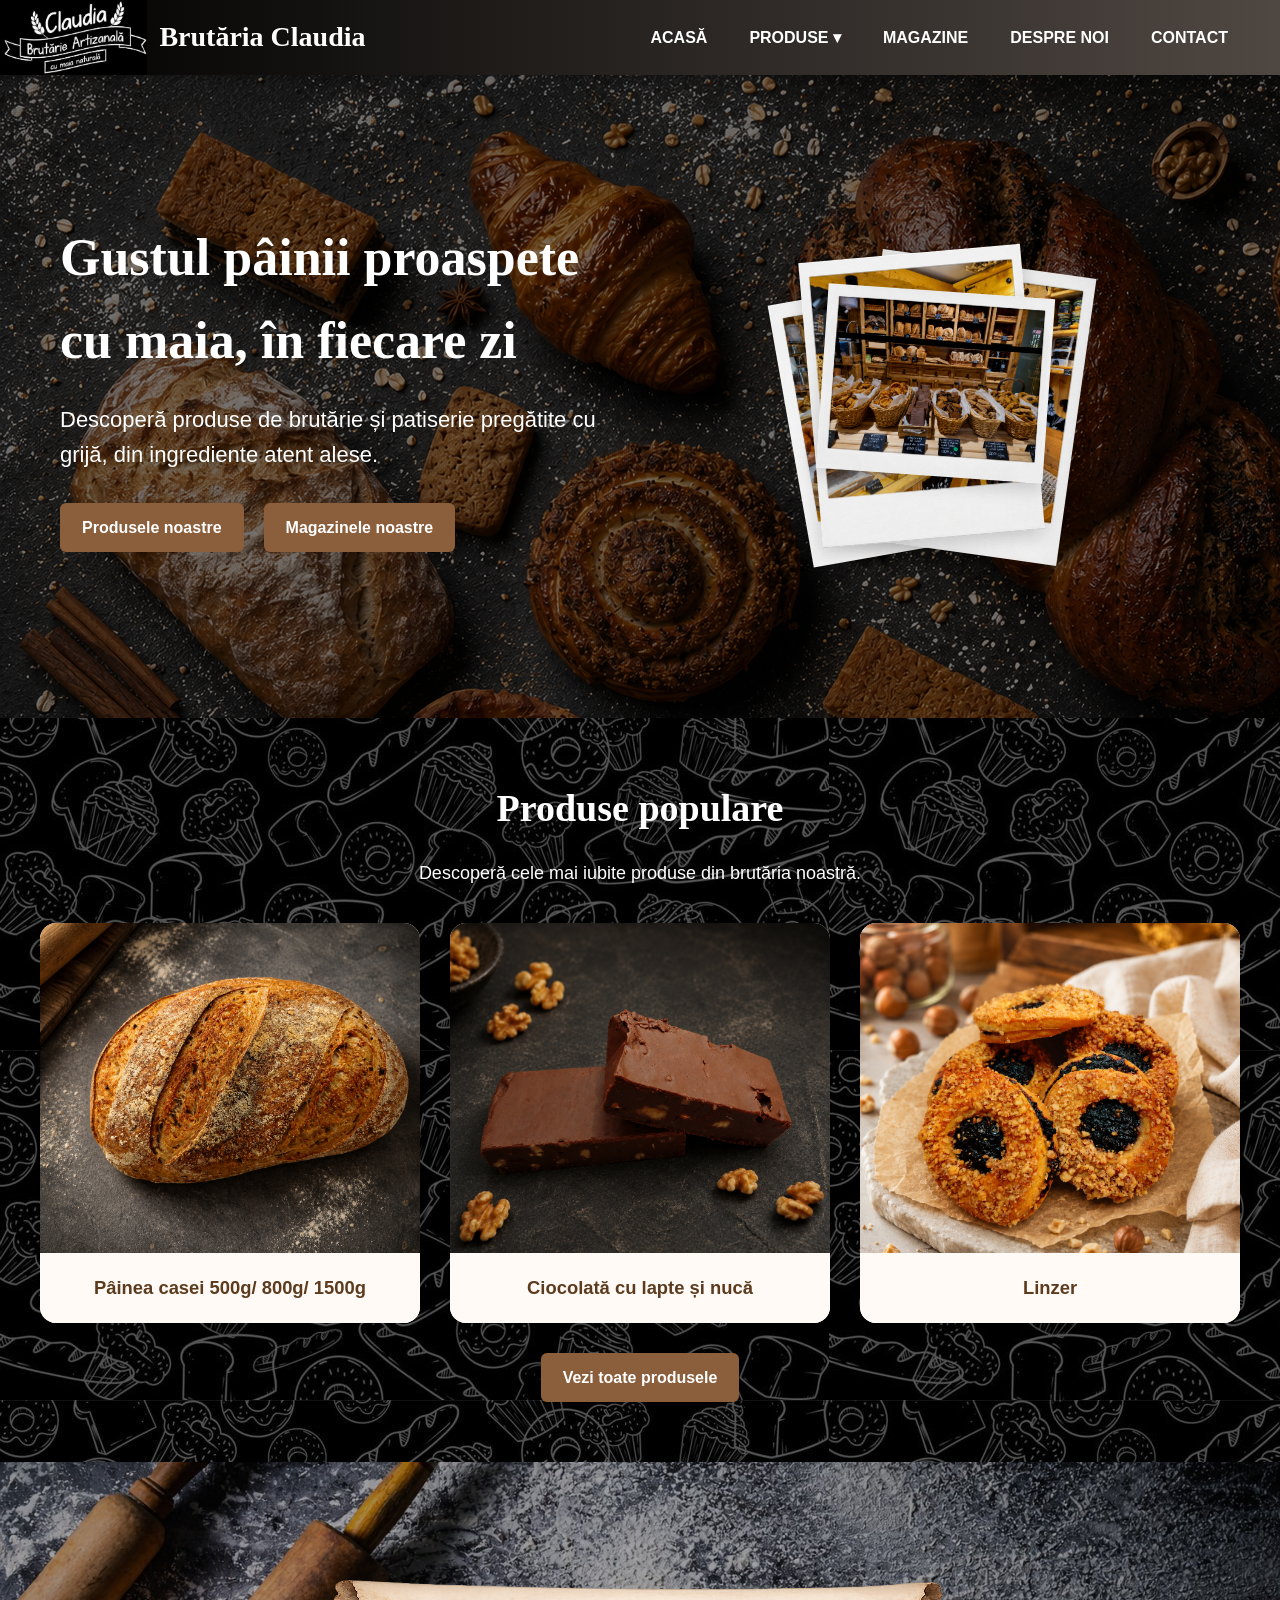
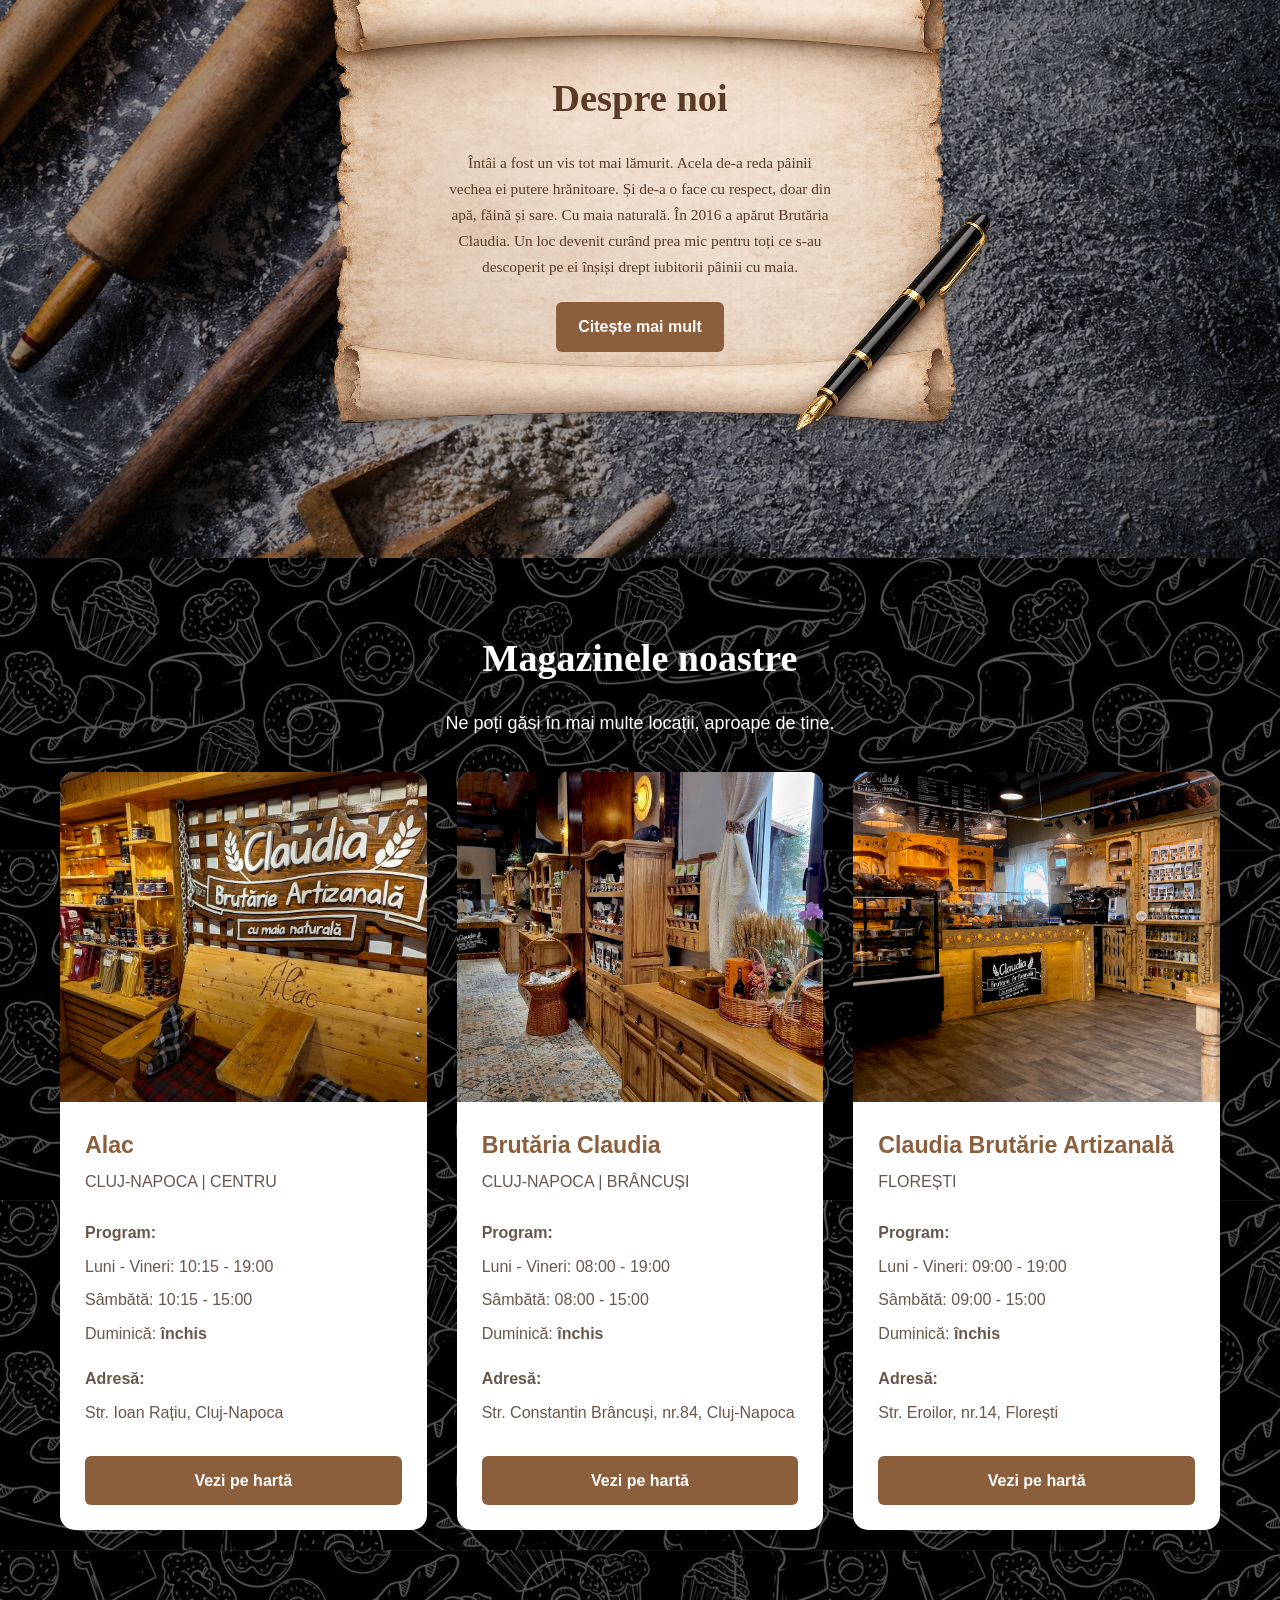
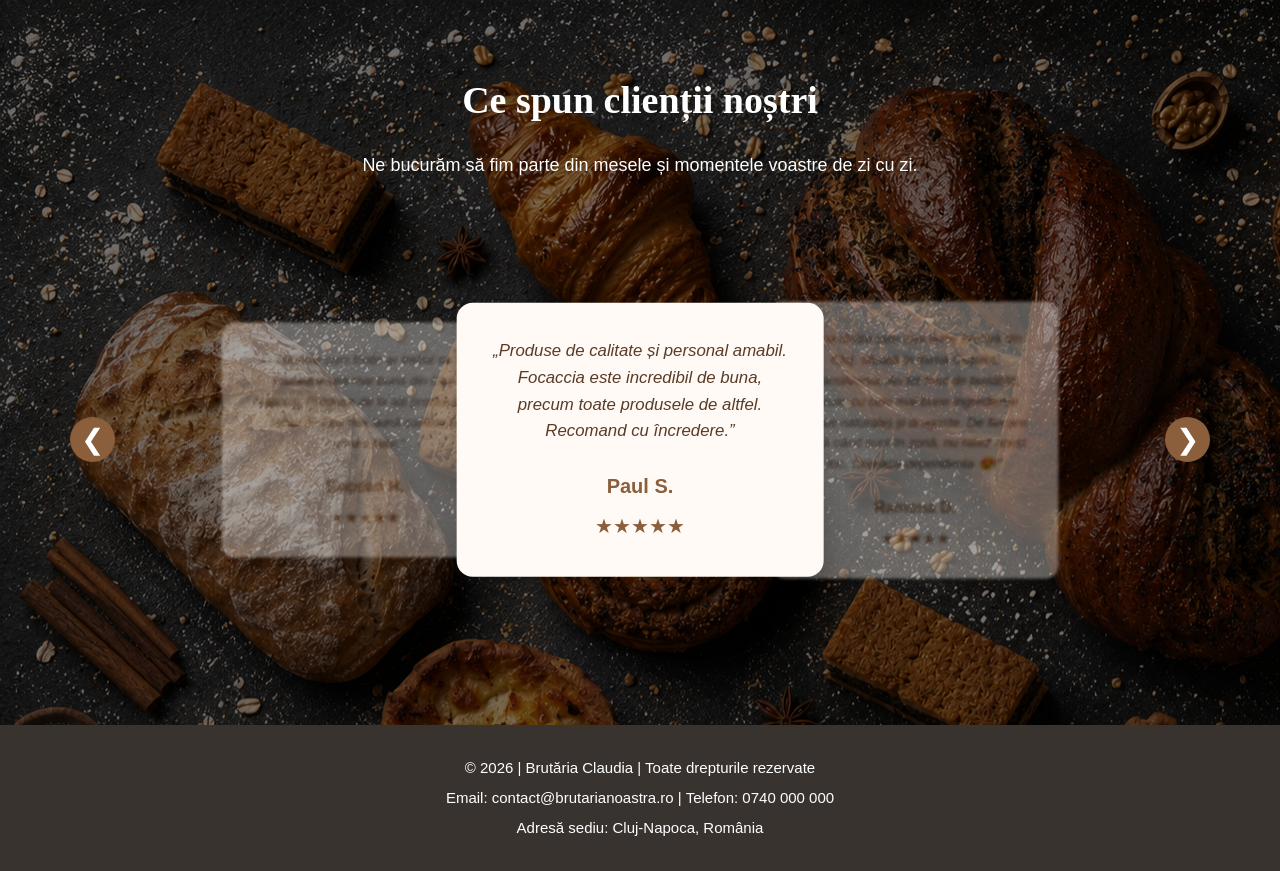
==== commit b733d4dc: "Update" ====
--- a/index.html
+++ b/index.html
@@ -54,7 +54,7 @@
 
     <section class="hero">
         <div class="hero-text">
-            <h2>MEOWGustul pâinii proaspete cu maia, în fiecare zi</h2>
+            <h2>Gustul pâinii proaspete cu maia, în fiecare zi</h2>
             <p>Descoperă produse de brutărie și patiserie pregătite cu grijă, din ingrediente atent alese.</p>
 
             <div class="hero-buttons">
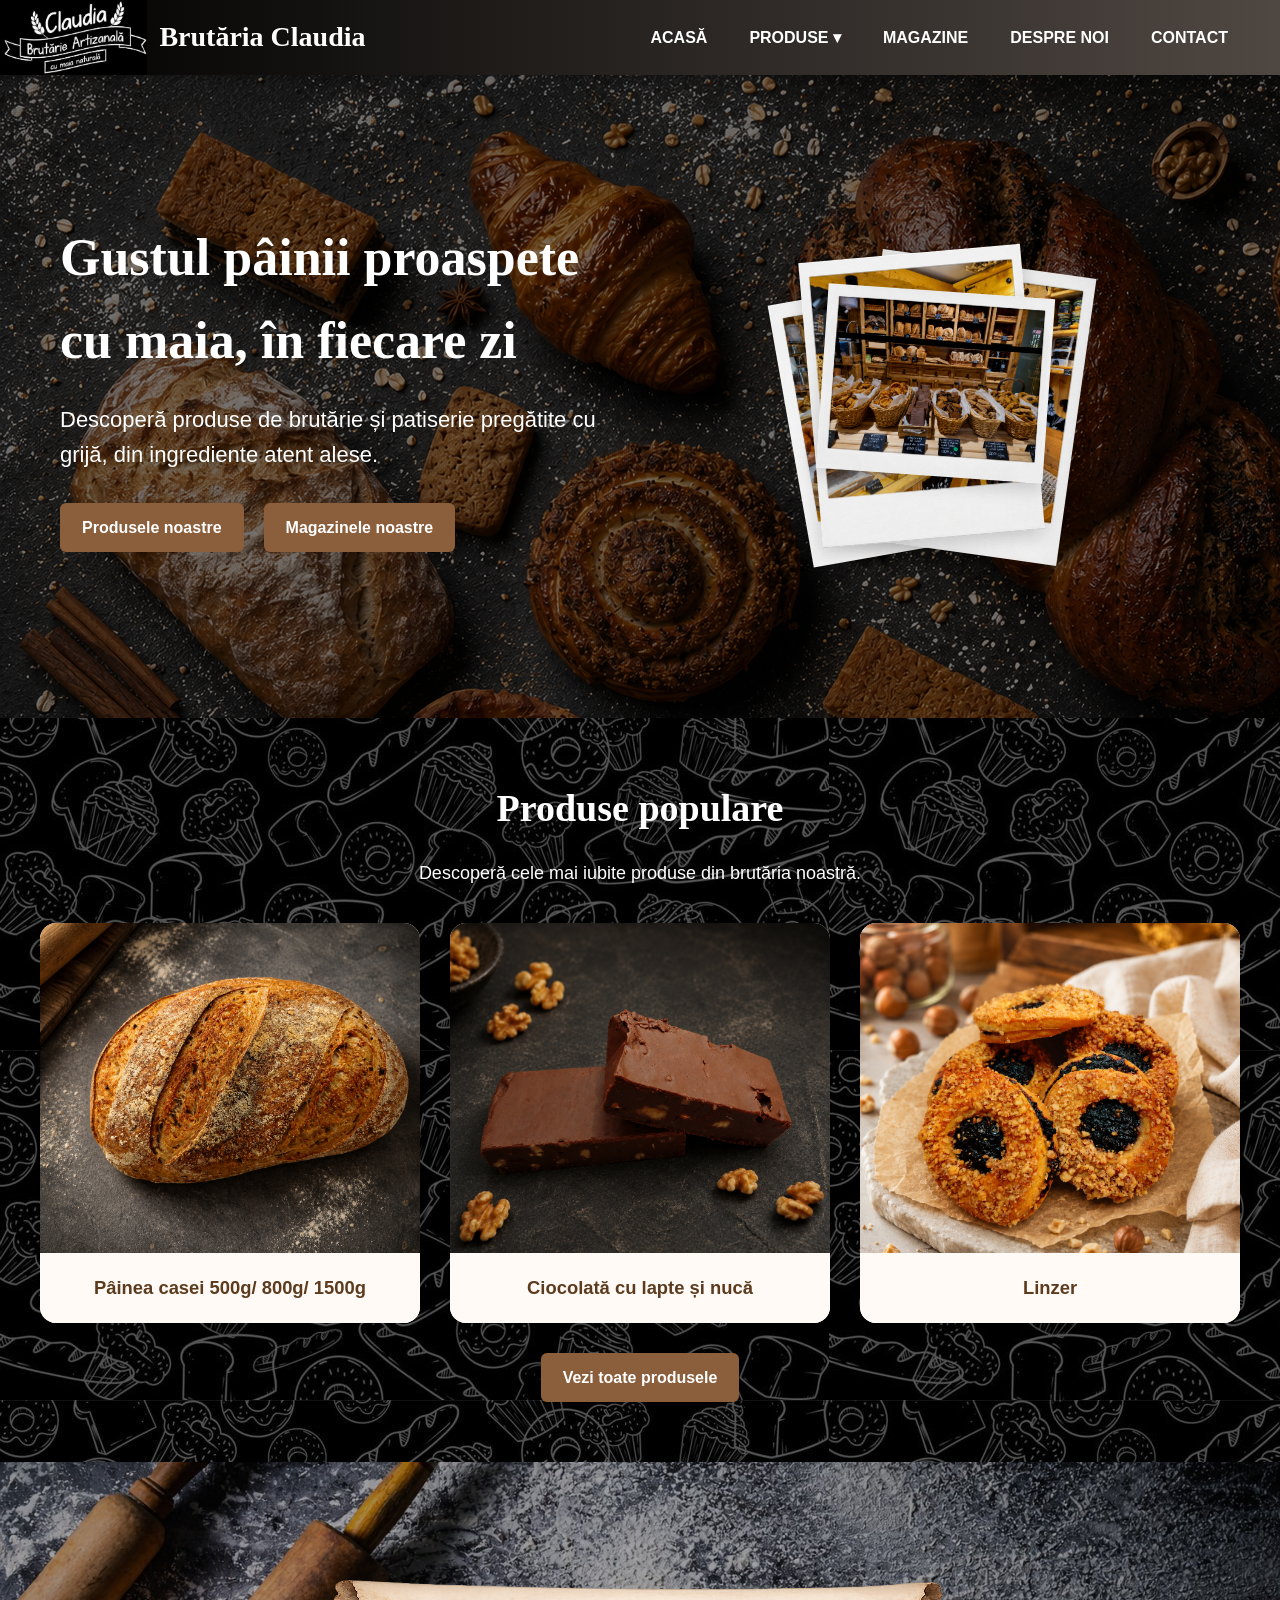
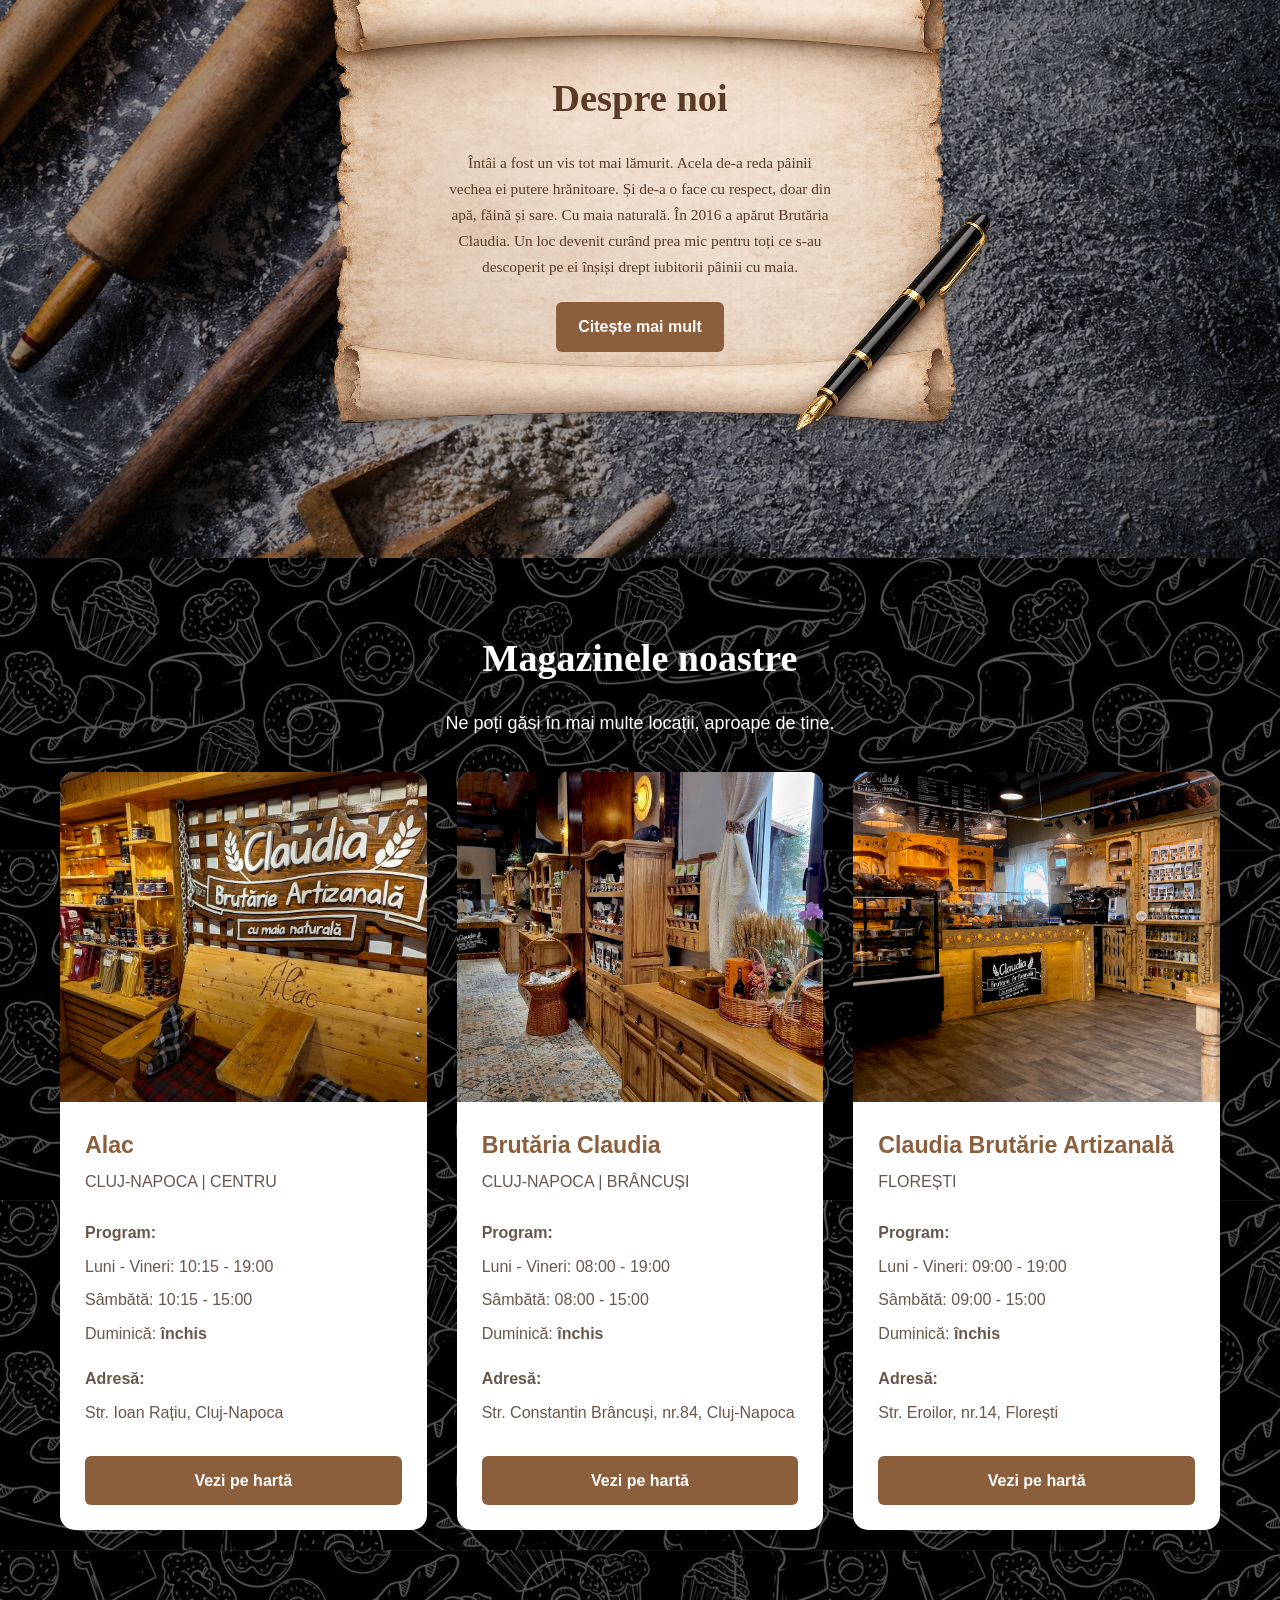
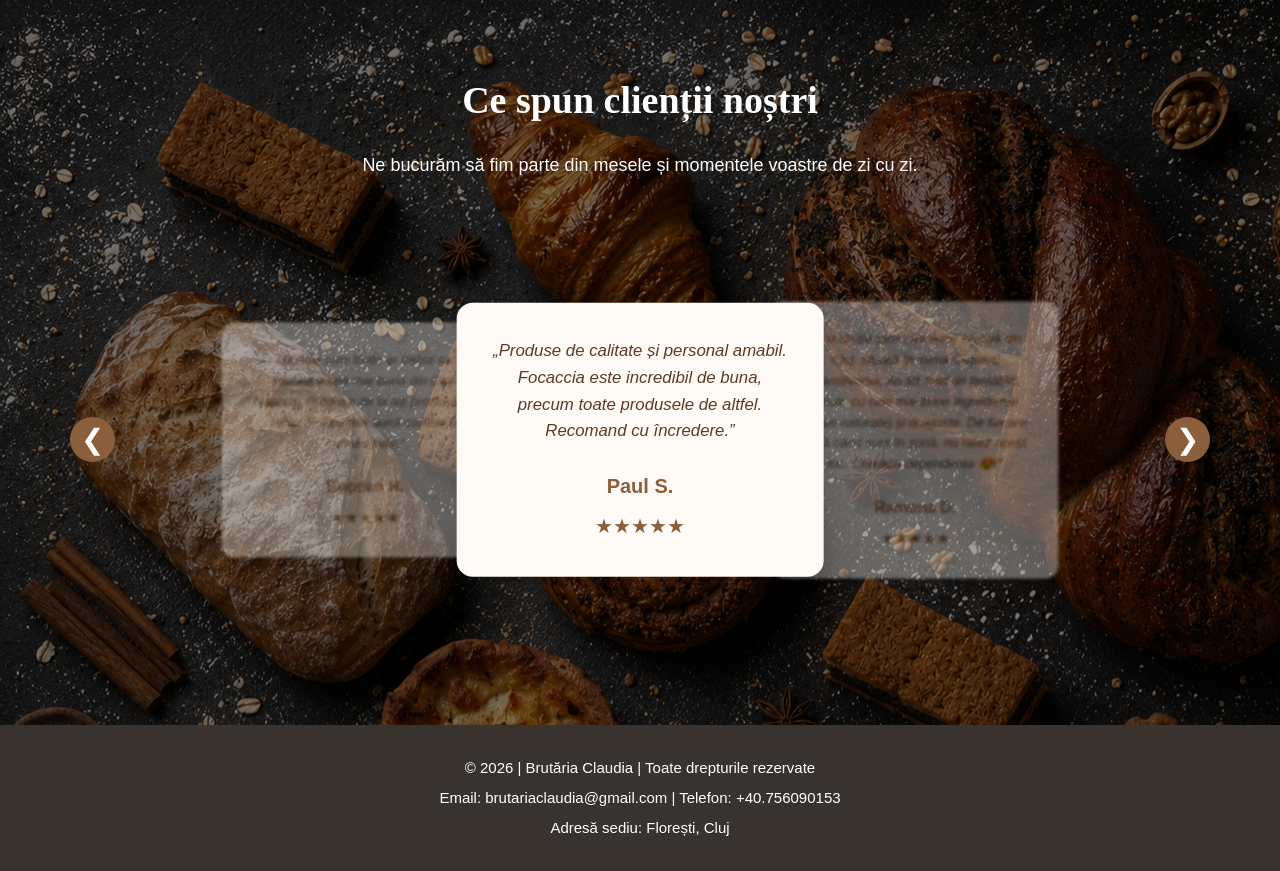
==== commit 138f935c: "update" ====
--- a/index.html
+++ b/index.html
@@ -262,8 +262,8 @@
 
     <div class="footer">
         <p>© 2026 | Brutăria Claudia | Toate drepturile rezervate</p>
-        <p>Email: contact@brutarianoastra.ro | Telefon: 0740 000 000</p>
-        <p>Adresă sediu: Cluj-Napoca, România</p>
+        <p>Email: brutariaclaudia@gmail.com | Telefon: +40.756090153</p>
+        <p>Adresă sediu: Florești, Cluj</p>
     </div>
 
     <script src="rotateCard.js"></script>
--- a/review.css
+++ b/review.css
@@ -142,7 +142,7 @@
     right: 10px;
 }
 
-/* tablet */
+/* tablet */ 
 @media (max-width: 992px) {
     .reviews-carousel {
         height: 460px;
